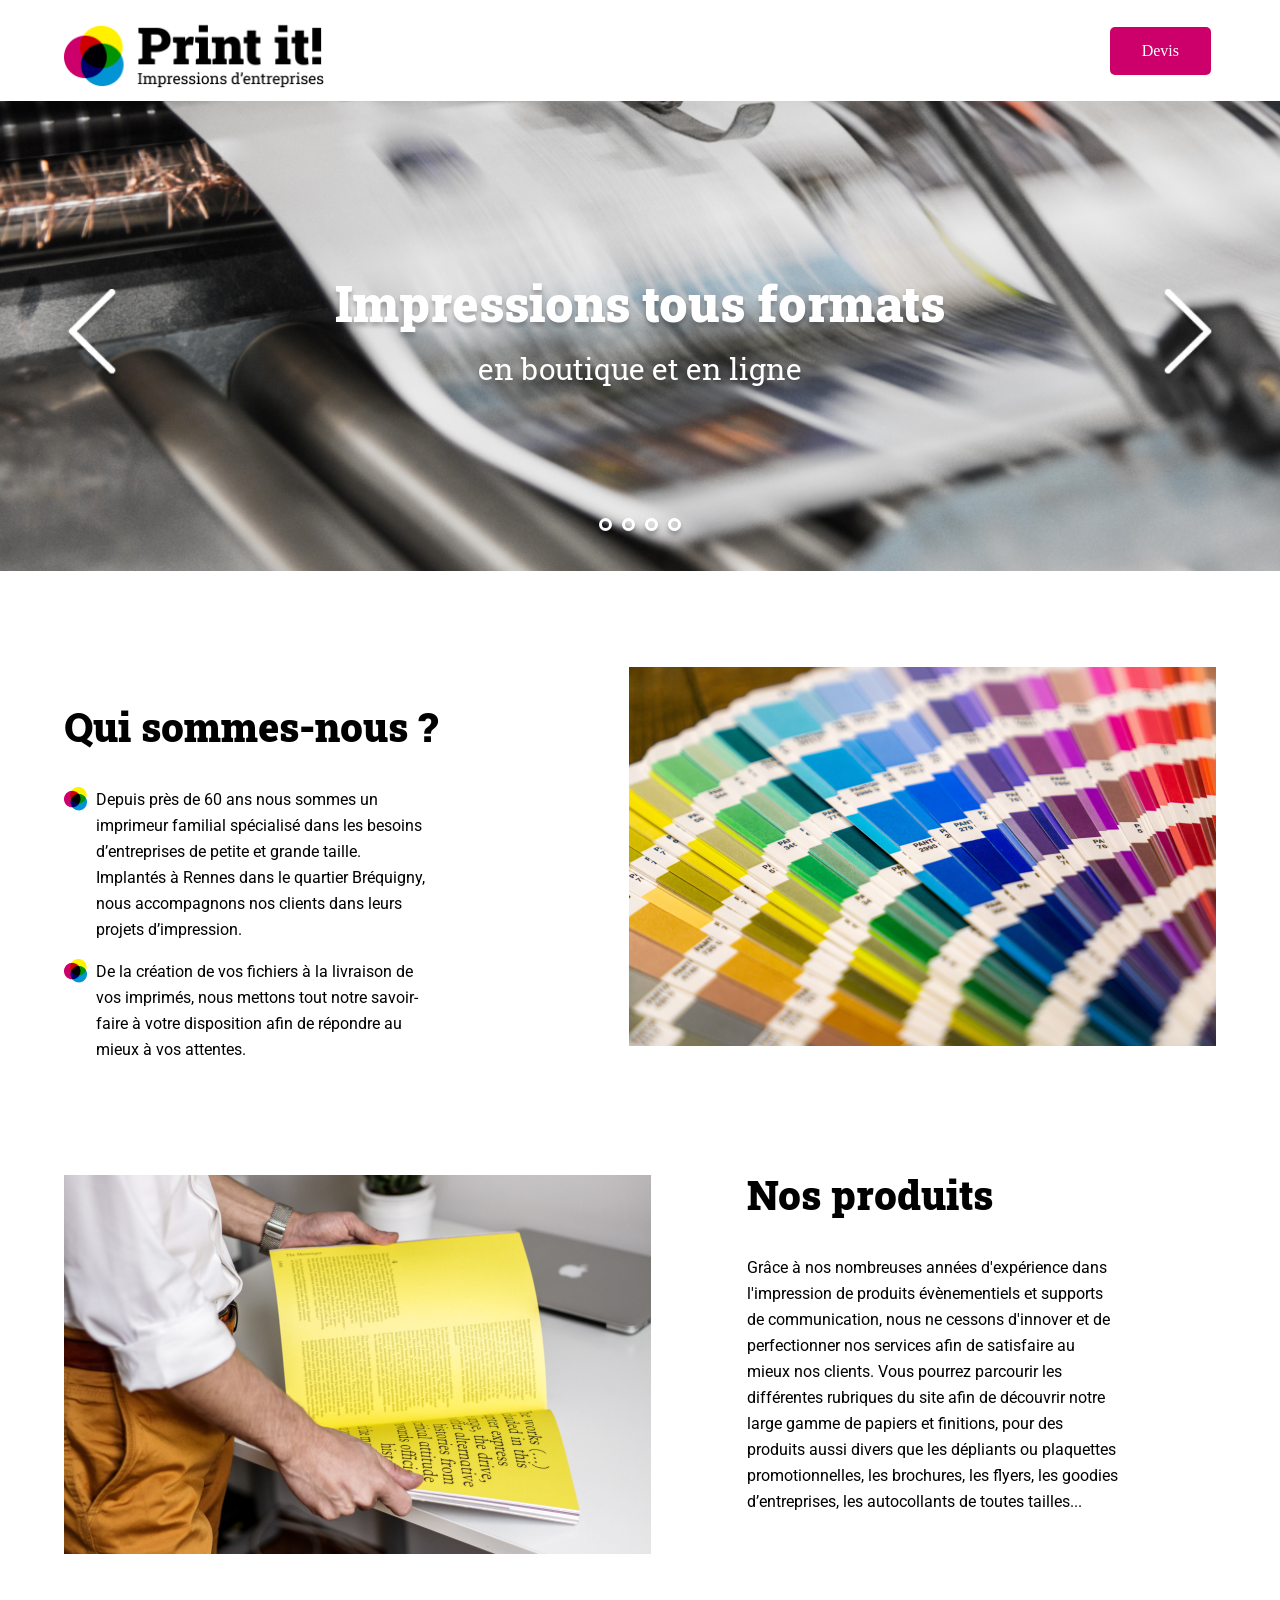
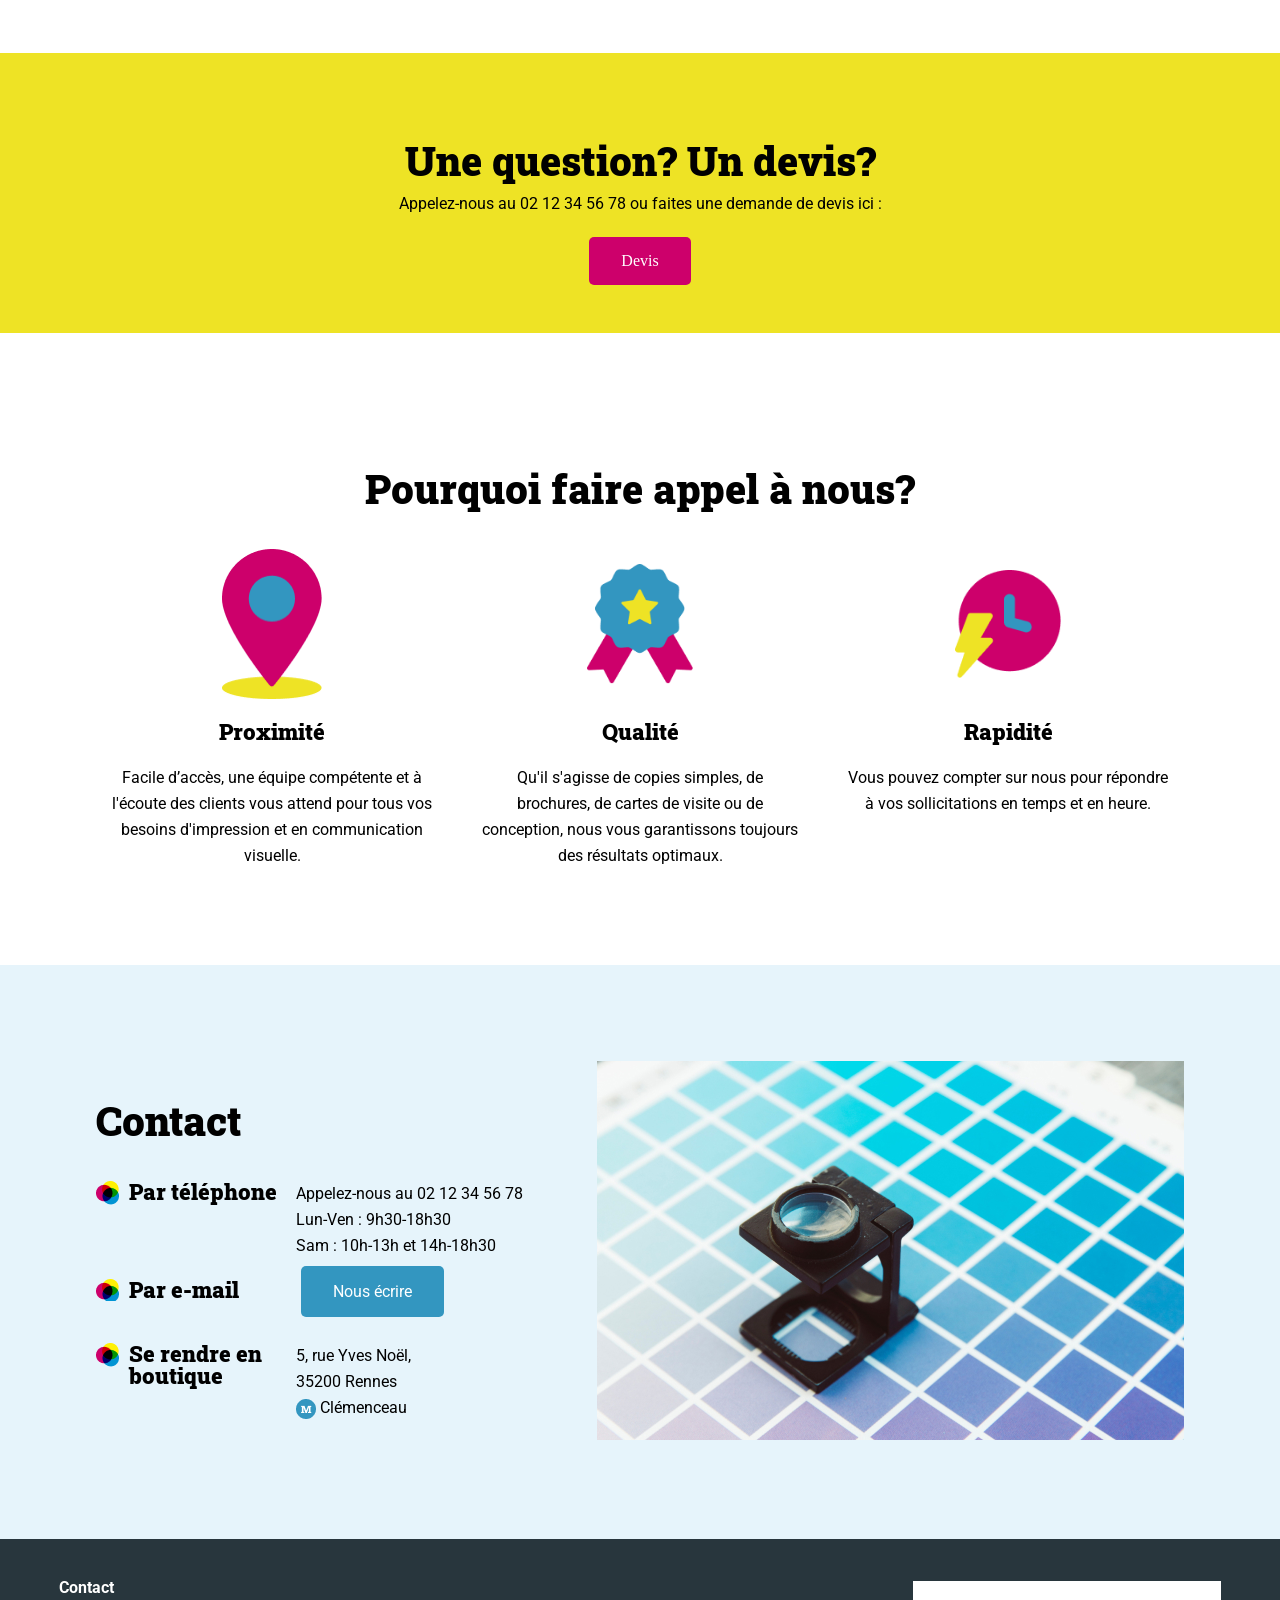
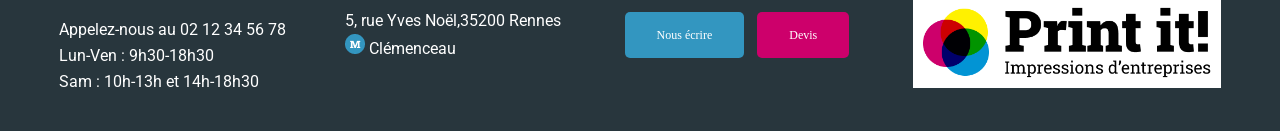
==== Premiers_Pas_Sur_Le_Langage_JavaScript_hassaini_mehdi/index.html @ 179721d3 "first commit" ====
<!DOCTYPE html>
<html lang="fr">
<head>
	<meta charset="UTF-8">
	<meta name="viewport" content="width=device-width, initial-scale=1.0">
	<title>Print it ! - Impressions d'entreprise</title>
	<link rel="stylesheet" href="./assets/style.css">
	<link rel="preconnect" href="https://fonts.googleapis.com">
	<link rel="preconnect" href="https://fonts.gstatic.com" crossorigin>
	<link href="https://fonts.googleapis.com/css2?family=Roboto:wght@400;700&family=Roboto+Slab:wght@400;900&display=swap" rel="stylesheet">
</head>
<body>
<header class="container">
	<h1>
		<img class="logo" src="./assets/images/logo.png" alt="Print it ! Impressions d'entreprises" >
	</h1>
	<a class="btn devis" href="mailto:contact@print-it.tld">Devis</a>
</header>
<main>
	<div id="banner">
		<div class="arrow">
			<img class="arrow_left" src="./assets/images/arrow_left.png" alt="Banner left arrow">
			<img class="arrow_right" src="./assets/images/arrow_right.png" alt="Banner right arrow">
		</div>
		<img class="banner-img" src="./assets/images/slideshow/slide1.jpg" alt="Banner Print-it">
		<p class="banner-txt">Impressions tous formats <span>en boutique et en ligne</span></p>
		<div class="dots">
			<span></span>
		</div>
	</div>
	<section id="about-us" class="container">
		<div>
			<h2>Qui sommes-nous ?</h2>
			<ul>
				<li>Depuis près de 60 ans nous sommes un imprimeur familial spécialisé dans les besoins d’entreprises de petite et grande taille. Implantés à Rennes dans le quartier Bréquigny, nous accompagnons nos clients dans leurs projets d’impression.</li>
				<li>De la création de vos fichiers à la livraison de vos imprimés, nous mettons tout notre savoir-faire à votre disposition afin de répondre au mieux à vos attentes.</li>
			</ul>
		</div>
		<aside>
			<img src="./assets/images/colors.jpg" alt="palette multicolore">
		</aside>
	</section>
	<section id="products" class="container">
		<div>
			<h2>Nos produits</h2>
			<p>Grâce à nos nombreuses années d'expérience dans l'impression de produits évènementiels et supports de communication, nous ne cessons d'innover et de perfectionner nos services afin de satisfaire au mieux nos clients. Vous pourrez parcourir les différentes rubriques du site afin de découvrir notre large gamme de papiers et finitions, pour des produits aussi divers que les dépliants ou plaquettes promotionnelles, les brochures, les flyers, les goodies d’entreprises, les autocollants de toutes tailles... </p>
		</div>
		<aside>
			<img src="./assets/images/yellow-book.jpg" alt="Imprimeur avec un livre jaune dans les mains">
		</aside>

	</section>
	<section id="question" class="bg-yellow">
		<h2>Une question? Un devis?</h2>
		<p>Appelez-nous au 02 12 34 56 78 ou faites une demande de devis ici :</p>
		<a href="mailto:contact@print-it.tld" class="btn devis">Devis</a>
	</section>
	<section id="why-us" class="container">
		<h2>Pourquoi faire appel à nous?</h2>
		<div>
			<article>
				<img src="./assets/images/proximity-icon.png" alt="Icone Proximité">
				<h3>Proximité</h3>
				<p>Facile d’accès, une équipe compétente et à l'écoute des clients vous attend pour tous vos besoins d'impression et en communication visuelle.</p>
			</article>
			<article>
				<img src="./assets/images/quality-icon.png" alt="Icone Qualité">
				<h3>Qualité</h3>
				<p>Qu'il s'agisse de copies simples, de brochures, de cartes de visite ou de conception, nous vous garantissons toujours des résultats optimaux.</p>
			</article>
			<article>
				<img src="./assets/images/speedy-icon.png" alt="Rapidité Qualité">
				<h3>Rapidité</h3>
				<p>Vous pouvez compter sur nous pour répondre à vos sollicitations en temps et en heure.</p>
			</article>
		</div>
	</section>
	<section id="contact" class="bg-lightblue">
		<div class="container">
			<div>
				<h2>Contact</h2>
				<div>
					<h3>Par téléphone</h3>
					<ul>
						<li>Appelez-nous au 02 12 34 56 78</li>
						<li>Lun-Ven : 9h30-18h30</li>
						<li>Sam : 10h-13h et 14h-18h30</li>
					</ul>
				</div>
				<div>
					<h3>Par e-mail</h3>
					<p>
						<a href="mailto:contact@print-it.tld" class="btn">Nous écrire</a>
					</p>
				</div>
				<div>
					<h3>Se rendre en boutique</h3>
					<p>5, rue Yves Noël,<br>
						35200 Rennes<br>
						<img class="inline-icon" src="./assets/images/metro.png" alt="metro"/> Clémenceau</p>
				</div>
			</div>
			<div>
				<img src="./assets/images/magnifying-glass.jpg" alt="Loupe avec palette bleue">
			</div>

		</div>
	</section>
</main>
<footer>
	<div>
		<p class="footer-contact">Contact</p>
		<ul>
			<li>Appelez-nous au 02 12 34 56 78</li>
			<li>Lun-Ven : 9h30-18h30</li>
			<li>Sam : 10h-13h et 14h-18h30</li>
		</ul>
	</div>
	<div>
		<p>5, rue Yves Noël,35200 Rennes<br>
			<img src="./assets/images/metro.png" alt="metro"/> Clémenceau</p>
	</div>
	<div>
		<a href="mailto:contact@print-it.tld" class="btn">Nous écrire</a>
		<a href="mailto:contact@print-it.tld?subject=Demande&nbsp;de&nbsp;devis" class="btn devis">Devis</a>
	</div>
	<div>
		<img class="footer-logo" src="./assets/images/logo.png" alt="Print it ! Impressions d'entreprises" >
	</div>
</footer>
<script src="./assets/script.js"></script>
</body>
</html>
---- Premiers_Pas_Sur_Le_Langage_JavaScript_hassaini_mehdi/assets/style.css ----
/* variables declaration */
:root {
	--primary-color: #3396C0;
	--secondary-color: #CD006B;
	--third-color: #EEE325;
}

/* Reset CSS */
* {
	-webkit-box-sizing: border-box;
	-moz-box-sizing: border-box;
	box-sizing: border-box;
}
html, body, div, span, applet, object, iframe,
h1, h2, h3, h4, h5, h6, p, blockquote, pre,
a, abbr, acronym, address, big, cite, code,
del, dfn, em, img, ins, kbd, q, s, samp,
small, strike, strong, sub, sup, tt, var,
b, u, i, center,
dl, dt, dd, ol, ul, li,
fieldset, form, label, legend,
table, caption, tbody, tfoot, thead, tr, th, td,
article, aside, canvas, details, embed,
figure, figcaption, footer, header, hgroup,
menu, nav, output, ruby, section, summary,
time, mark, audio, video {
	margin: 0;
	padding: 0;
	border: 0;
	font: inherit;
	font-size: 100%;
	vertical-align: baseline;
}
/* HTML5 display-role reset for older browsers */
article, aside, details, figcaption, figure,
footer, header, hgroup, menu, nav, section {
	display: block;
}

ol, ul {
	list-style: none;
}
blockquote, q {
	quotes: none;
}
blockquote:before, blockquote:after,
q:before, q:after {
	content: none;
}
table {
	border-collapse: collapse;
	border-spacing: 0;
}
body {
	line-height: 1;
}
section {
	margin-block: 6em;
}
h2 {
	font-family: 'Roboto Slab', sans-serif;
	font-size: 40px;
	font-weight: 900;
	margin-block: 1em;
}
h3{
	font-family: 'Roboto Slab', sans-serif;
	font-size: 22px;
	font-weight: 900;
	margin-block: 1em;
}

p, li {
	font-family: Roboto, sans-serif;
	font-size: 16px;
	line-height: 26px;
}
.container {
	max-width: 1440px;
	margin-inline:auto;
	padding-inline: 5%;
}
header {
	display: flex;
	justify-content: space-between;
	align-items: center;
}
.logo{
	width: 260px;
	margin-block: 10px;
}

.btn {
	background-color: var(--primary-color) ;
	padding: 16px 32px;
	margin-inline:5px;
	border-radius: 5px;
	color: white;
	text-decoration: none;
}
.devis {
	background-color: var(--secondary-color);
}

#banner {
	display: flex;
	flex-direction: column;
	align-items: center;
	justify-content: center;
	width: 100%;
	min-height: 470px;
	position: relative;
}
.banner-img {
	position: absolute;
	width: 100%;
	height: 100%;
	z-index: -1;
	object-fit: cover;
	object-position: center;
}
/* Code CSS en prévision de l'ajout d'un carousel pour la bannière */
/* Gestion des fleches du carrousel */
#banner .arrow {
	display: flex;
	justify-content: space-between;
	height: 20%;
	width: 90%;
	position: absolute;
}
#banner .arrow_right, .arrow_left{
	transition: 0.2s;
}
#banner .arrow_right:hover, .arrow_left:hover {
	transition: 0.2s;
	cursor: pointer;
	padding: 10px;
}
/* Gestion des points du carrousel */
.dots {
	position: absolute;
	bottom: 40px;
	display: flex;
}
.dot {
	margin-inline: 5px;
	width: 13px;
	height: 13px;
	background-color: #ffffff00;
	border: 3px solid #fff;
	border-radius: 100%;
	box-shadow: 0 4px 4px rgba(0, 0, 0, 0.25);;
}
.dot_selected {
	background-color: #fff;
}
/* Fin du code CSS pour le carousel */
#banner p {
	font-family: 'Roboto Slab', sans-serif;
	font-weight: 900;
	font-size: 50px;
	line-height: 66px;
	color: white;
	text-shadow: 0 4px 4px rgba(0, 0, 0, 0.25);
	text-align: center;
}
#banner span {
	display: block;
	font-weight: 400;
	font-size: 30px;
}
#about-us {
	display: flex;
}
#about-us article, #about-us aside {
	flex:1;
}
#about-us li {
	background: url("./images/tricolor-icon.png") no-repeat left top;
	font-size: 16px;
	line-height: 26px;
	padding-left:2em;
	width: 65%;
	margin-bottom: 1em;

}

#products {
	display: flex;
	align-items: flex-start;
	flex-direction: row-reverse;
}
#products div, #products aside {
	flex:1;
}
#products div {
	padding: 0 6em;
}
#products h2 {
	margin-top: 0;
}
.bg-yellow {
	background-color: var(--third-color);
}
#question {
	display: flex;
	flex-direction: column;
	align-items: center;
	padding-block: 3em;
}
#question h2 {
	margin-bottom: 10px;
}
#question p {
	margin-bottom: 20px;
}

#why-us {
	display: flex;
	flex-direction: column;
	text-align: center;
}
#why-us > div{
	display: flex;
	justify-content: space-evenly;
}
#why-us article {
	max-width: 320px;
	display: flex;
	flex-direction: column;
}
#why-us img {
	width: 33%;
	height: 150px;
	text-align: center;
	margin-inline: auto;
	margin-block: 0;
	object-fit: contain;
}

.bg-lightblue{
	background-color: #E6F4FB;
}
#contact {
	margin-bottom: 0;
}
#contact article, #contact div {
	flex:1;
}


#contact .container {
	flex-direction: row;
	display: flex;
	padding: 6em ;
}

#contact .container > div > div {
	display: flex;
	padding-bottom: 20px;
}

#contact h3 {
	margin-top: 0;
	background: url("./images/tricolor-icon.png") no-repeat left top;
	padding-left:1.5em;
	width: 200px;
}
.inline-icon {
	vertical-align: middle;
}
footer {
	background-color: #28363D;
	color: white;
	display: flex;
	padding-block: 3em;
	justify-content: space-evenly;
	font-size: 12px;
	align-items: center;
}
footer div {

	position: relative;
}
.footer-logo {
	background-color: white;
	max-width: 308px;
	padding: 10px;
}
.footer-contact {
	margin-bottom: 1em;
	font-weight: 700;
	font-size: 16px;

}

@media all and (max-width: 1250px) {
	#contact > article {
		flex: 2;
	}
}
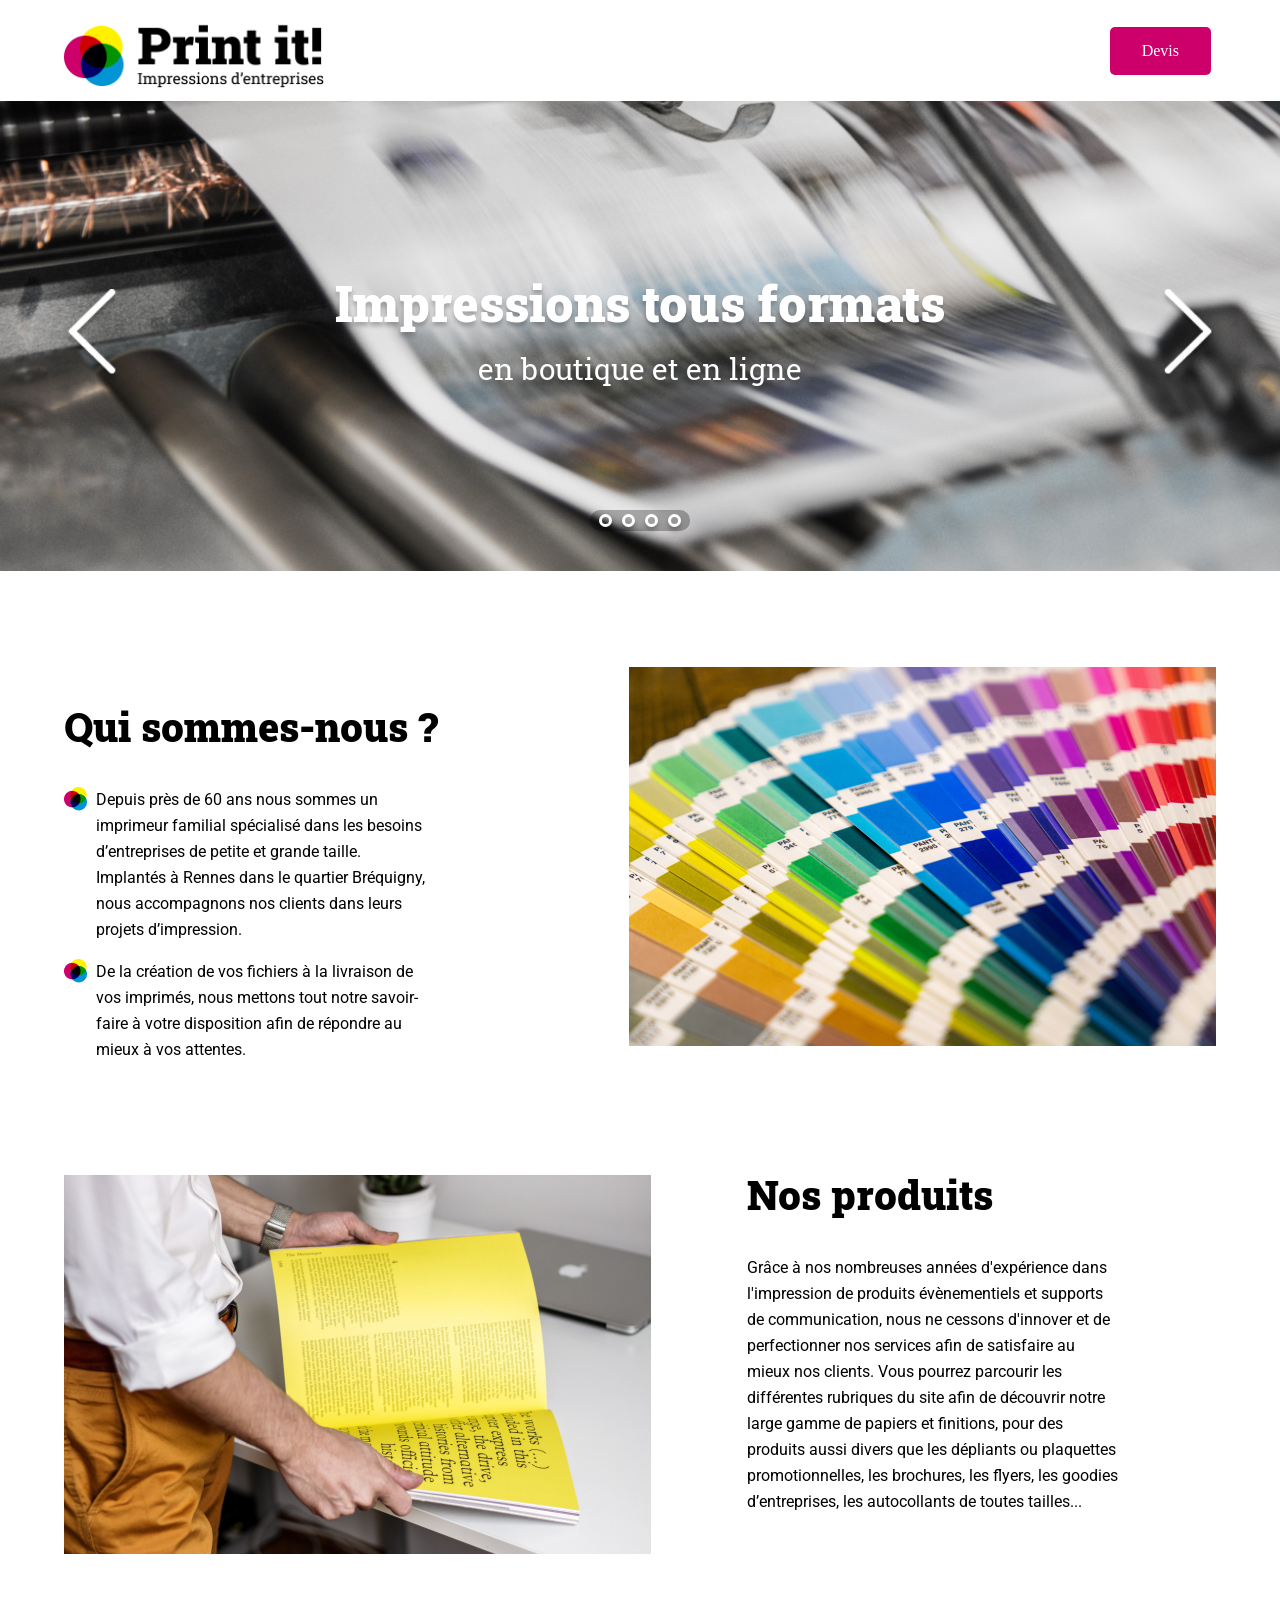
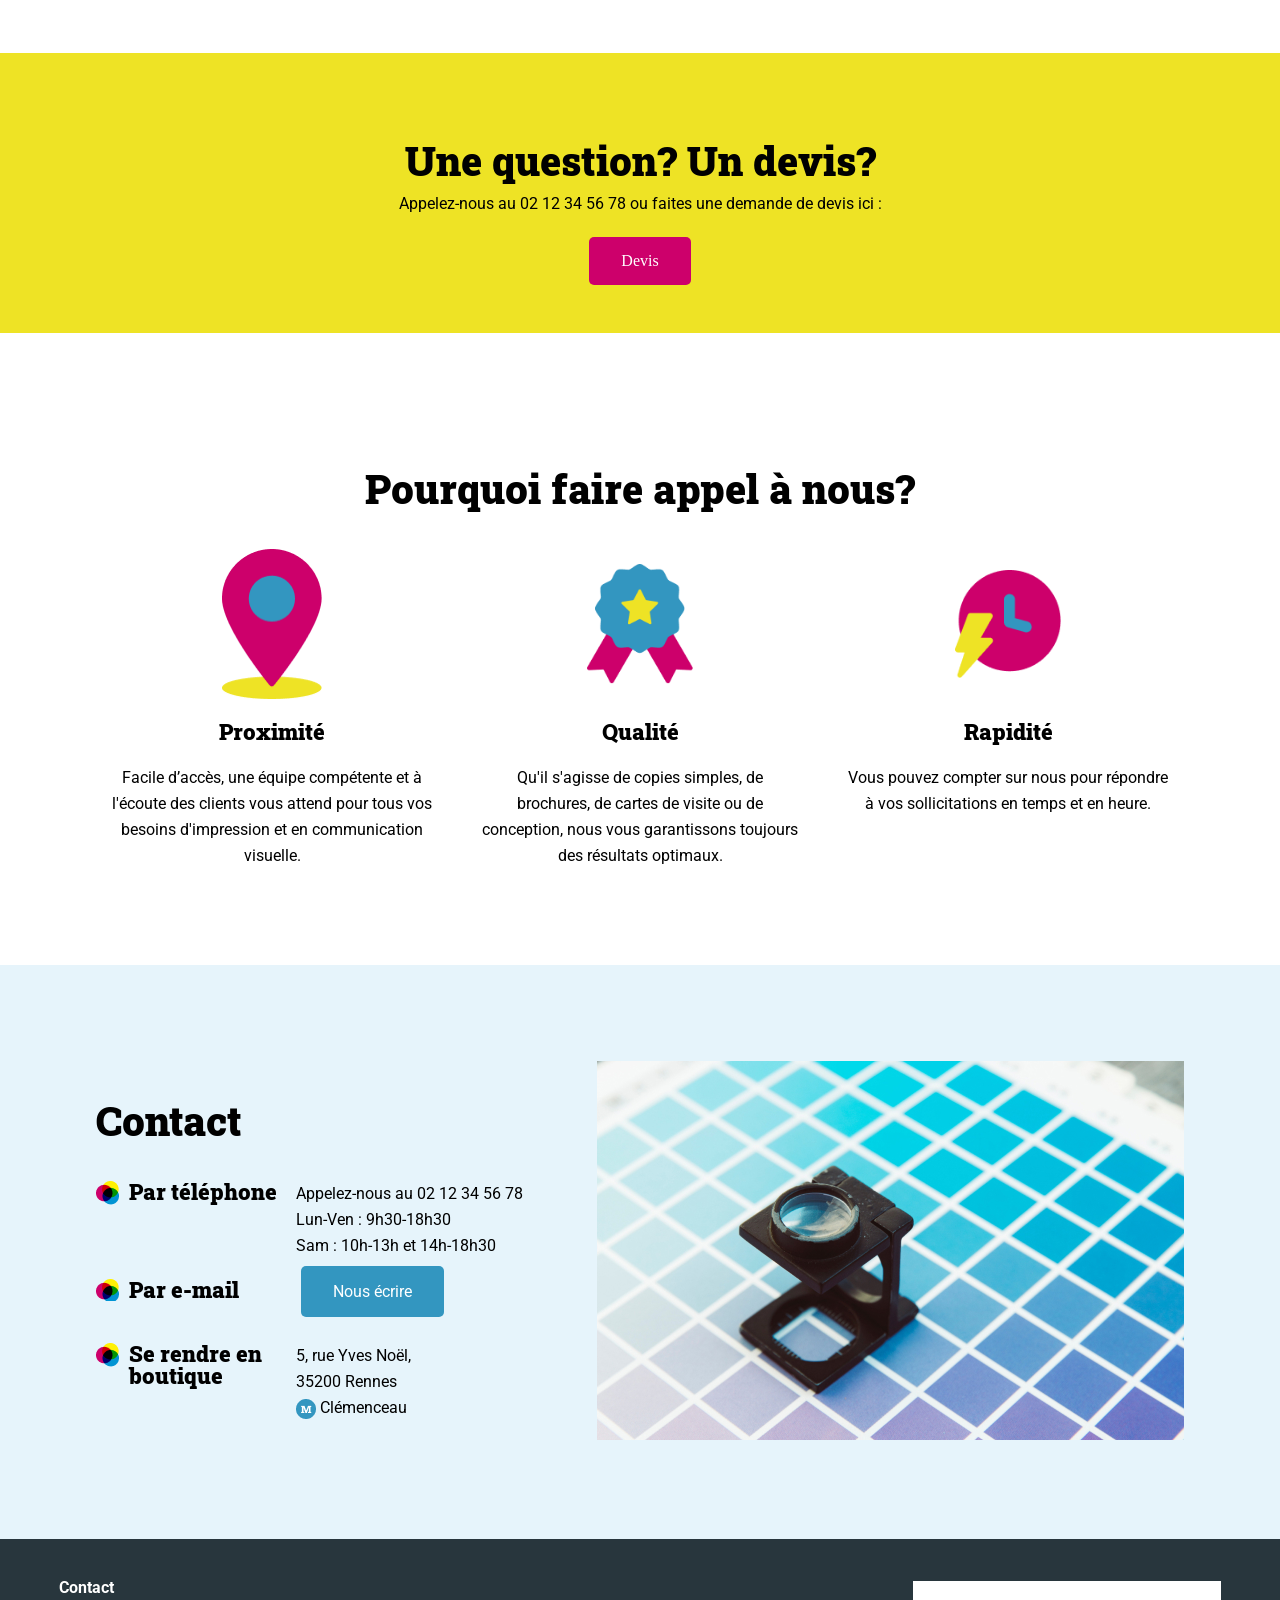
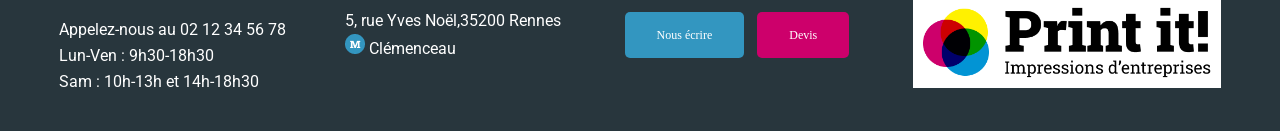
==== commit be8eadd7: "formatting and modification" ====
--- a/Premiers_Pas_Sur_Le_Langage_JavaScript_hassaini_mehdi/index.html
+++ b/Premiers_Pas_Sur_Le_Langage_JavaScript_hassaini_mehdi/index.html
@@ -24,9 +24,7 @@
 		</div>
 		<img class="banner-img" src="./assets/images/slideshow/slide1.jpg" alt="Banner Print-it">
 		<p class="banner-txt">Impressions tous formats <span>en boutique et en ligne</span></p>
-		<div class="dots">
-			<span></span>
-		</div>
+		<div class="dots"></div>
 	</div>
 	<section id="about-us" class="container">
 		<div>
--- a/Premiers_Pas_Sur_Le_Langage_JavaScript_hassaini_mehdi/assets/style.css
+++ b/Premiers_Pas_Sur_Le_Langage_JavaScript_hassaini_mehdi/assets/style.css
@@ -141,6 +141,9 @@
 	position: absolute;
 	bottom: 40px;
 	display: flex;
+	background-color: rgba(0, 0, 0, 0.281);
+	padding: 4px;
+	border-radius: 10px;
 }
 .dot {
 	margin-inline: 5px;
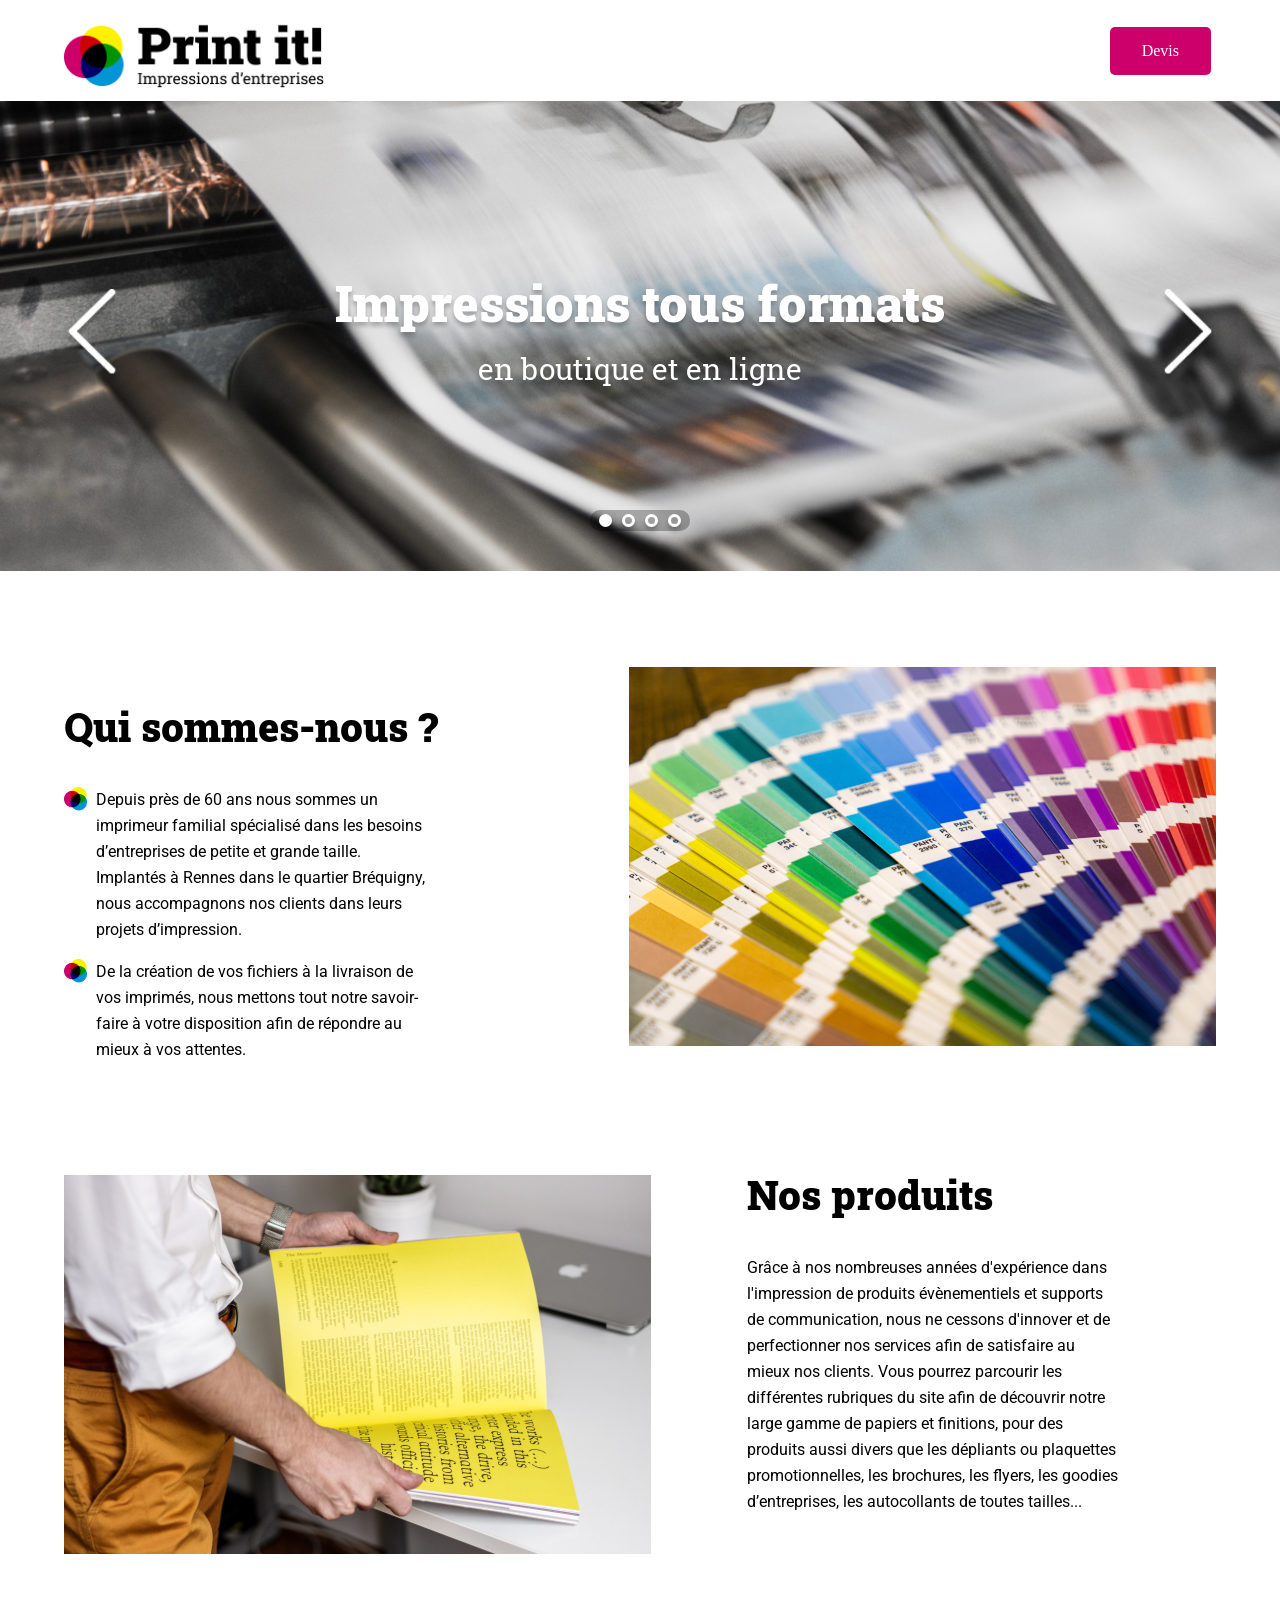
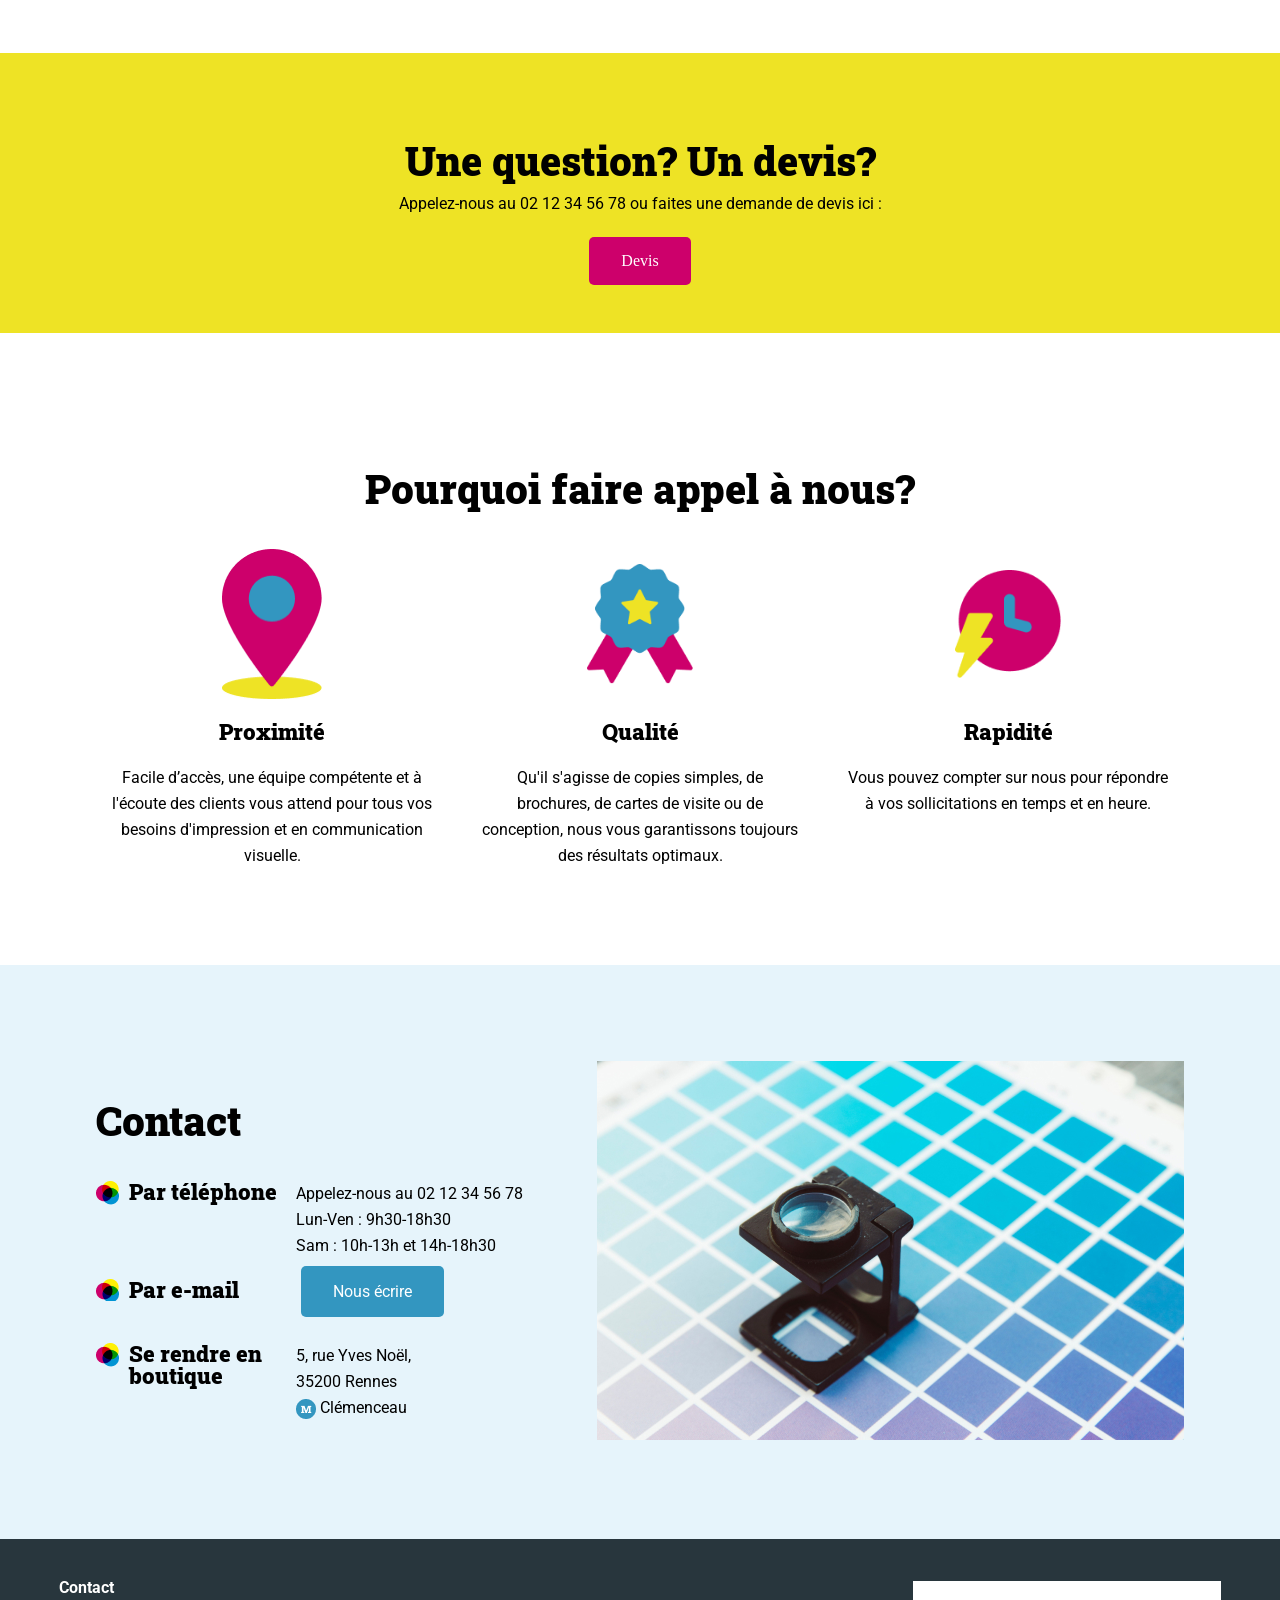
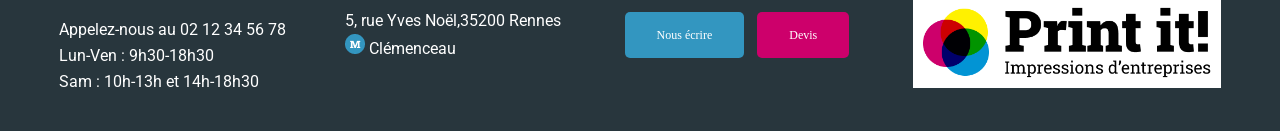
==== commit 4d6314f7: "test bullet point slider" ====
--- a/Premiers_Pas_Sur_Le_Langage_JavaScript_hassaini_mehdi/index.html
+++ b/Premiers_Pas_Sur_Le_Langage_JavaScript_hassaini_mehdi/index.html
@@ -24,7 +24,9 @@
 		</div>
 		<img class="banner-img" src="./assets/images/slideshow/slide1.jpg" alt="Banner Print-it">
 		<p class="banner-txt">Impressions tous formats <span>en boutique et en ligne</span></p>
-		<div class="dots"></div>
+		<div class="dots">
+			<span class="dot dot_selected"></span>
+		</div>
 	</div>
 	<section id="about-us" class="container">
 		<div>
